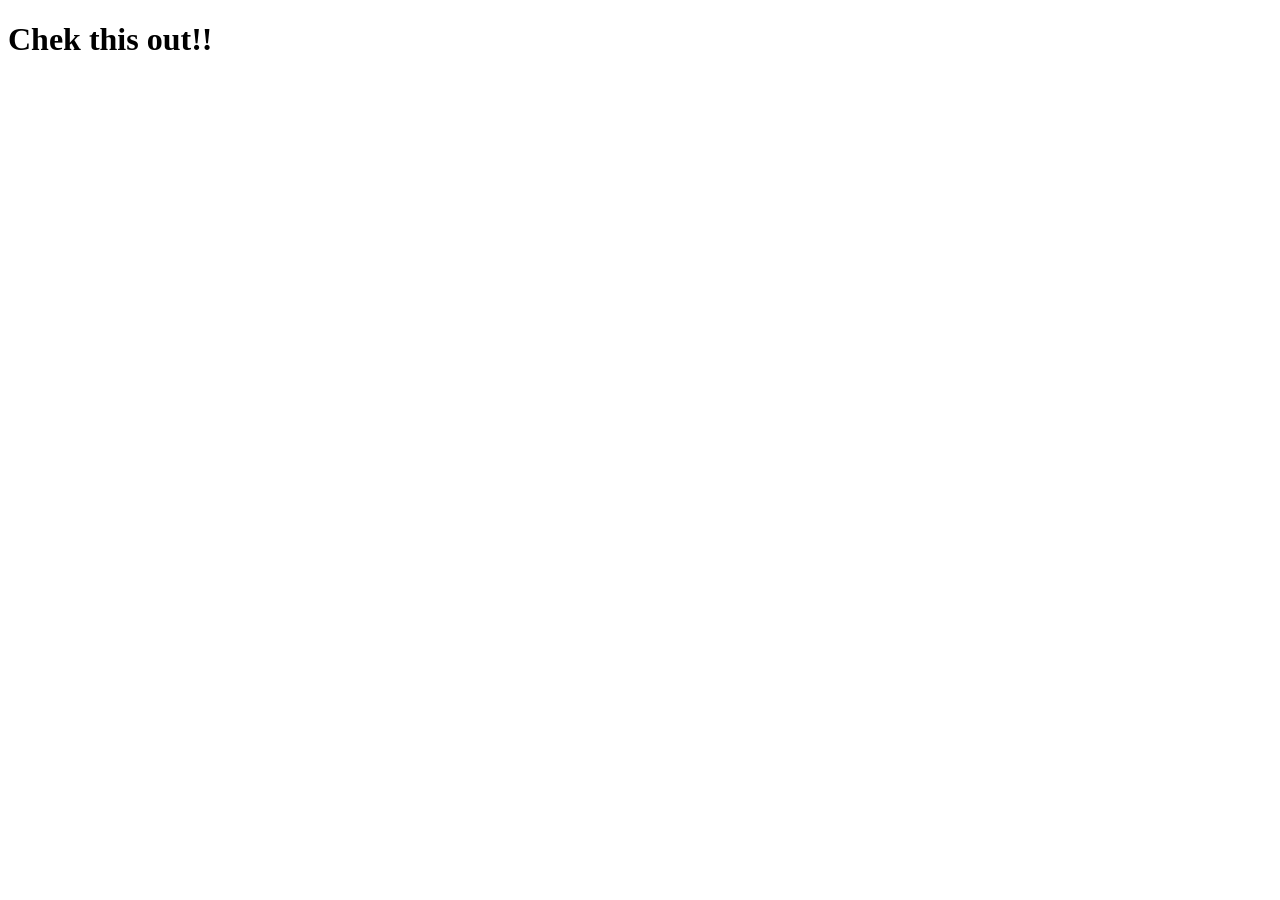
==== index.html @ 40dcd20d "first commit" ====
<!DOCTYPE html>
<html lang="en">
<head>
    <meta charset="UTF-8">
    <meta name="viewport" content="width=device-width, initial-scale=1.0">
    <title>My website</title>
</head>
<body>
    <h1> 
        Chek this out!!
    </h1>

</body>    
</html>
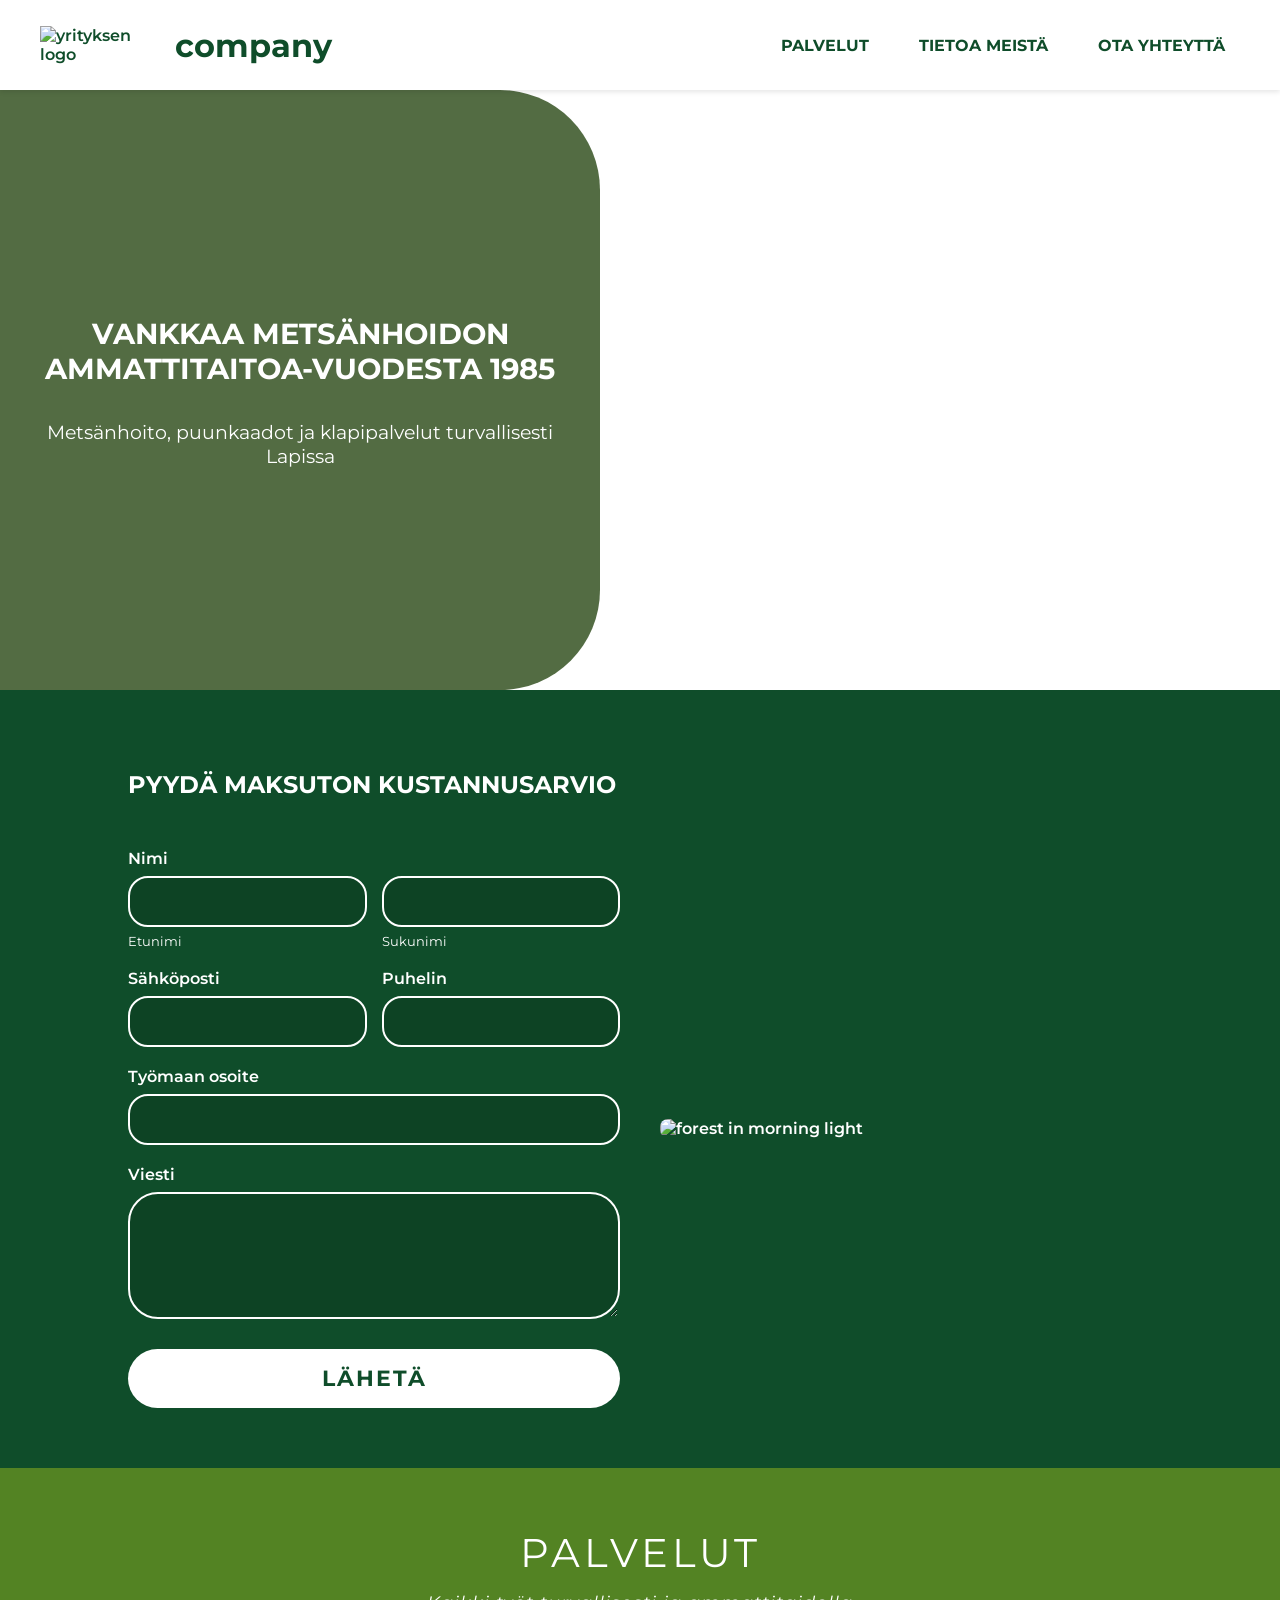
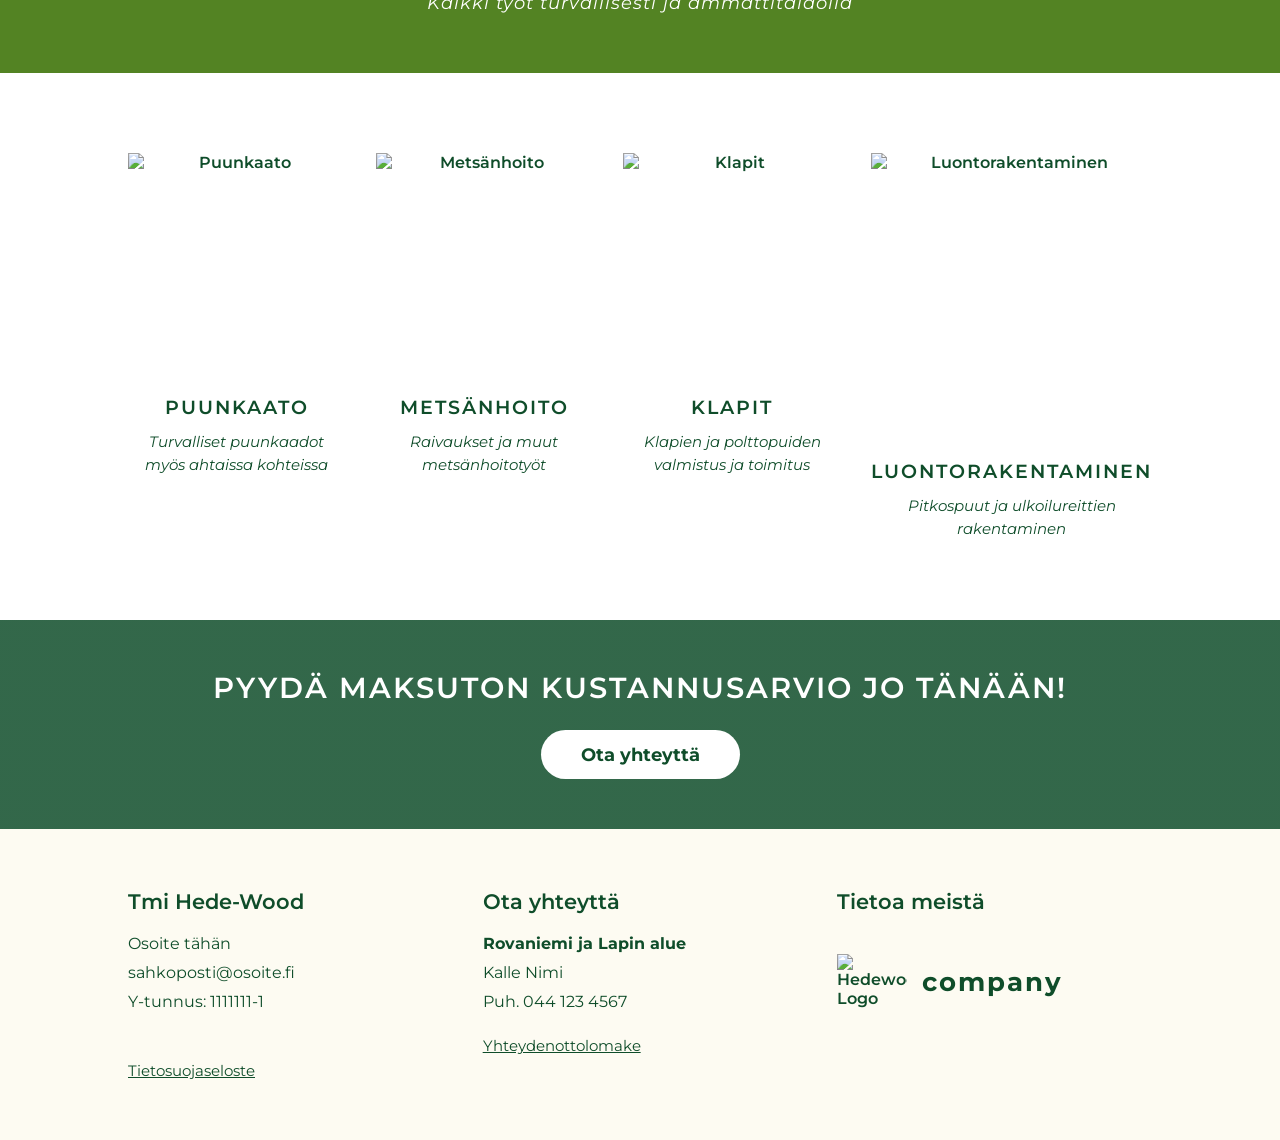
==== commit 53c33b79: "Update and rename frontpage.html to index.html" ====
--- a/index.html
+++ b/index.html
@@ -1,14 +1,188 @@
-<!DOCTYPE html>
-<html lang="en">
-<head>
-    <meta charset="UTF-8">
-    <meta name="viewport" content="width=device-width, initial-scale=1.0">
-    <title>My website</title>
-</head>
-<body>
-    <h1> 
-        Chek this out!!
-    </h1>
-
-</body>    
-</html>
+<!DOCTYPE html>
+<html lang="fi">
+<head>
+    <meta charset="UTF-8">
+    <meta name="viewport" content="width=device-width, initial-scale=1.0">
+    <title>Suomalainen Metsuri Firma</title>
+    
+    <link rel="stylesheet" href="index.css">
+    <link href="https://fonts.googleapis.com/css2?family=Montserrat:wght@400;600&display=swap" rel="stylesheet">
+</head>
+
+<body>
+
+    <header class="top_bar">
+
+        <div class="title">
+
+            <img class="image_size" src="../img/CA11775B-EE73-4708-9B7C-FA56D36C9D68.png" alt="yrityksen logo">
+
+            <h1 >company</h1>
+
+        </div>
+
+        <button class="hamburger-btn" id="hamburgerBtn" aria-label="Avaa valikko">
+            <span></span>
+            <span></span>
+            <span></span>
+        </button>
+        
+
+        <nav class="navigation" id="navMenu">
+            <a href="services.html">PALVELUT</a>
+            <a href="about_us.html">TIETOA MEISTÄ</a>
+            <a href="contact_us.html">OTA YHTEYTTÄ</a>
+            
+        </nav>
+
+    </header>
+
+
+
+    
+
+    <div>
+
+
+        <section class="background_box">
+
+
+            <div>
+            
+
+                <h2>
+                    VANKKAA METSÄNHOIDON
+                    AMMATTITAITOA-VUODESTA
+                            1985         
+                </h2>
+
+                <h3>
+                        Metsänhoito, puunkaadot ja
+                    klapipalvelut turvallisesti Lapissa
+                </h3>
+
+            </div>
+        </section>
+
+        
+        
+
+        <section class="box2">
+            <h2>PYYDÄ MAKSUTON KUSTANNUSARVIO</h2>
+
+            <div class="box2-content">
+                <form class="contact-form">
+                    <div class="form-group grid-2">
+                        <div class="sub-group">
+                            <label for="etunimi">Nimi</label>
+                            <input type="text" id="etunimi" name="etunimi">
+                            <span class="sub-label">Etunimi</span>
+                        </div>
+                        <div class="sub-group empty-label-wrapper">
+                            <input type="text" id="sukunimi" name="sukunimi">
+                            <span class="sub-label">Sukunimi</span>
+                        </div>
+                    </div>
+
+                    <div class="form-group grid-2">
+                        <div class="sub-group">
+                            <label for="sahkoposti">Sähköposti</label>
+                            <input type="email" id="sahkoposti" name="sahkoposti">
+                        </div>
+                        <div class="sub-group">
+                            <label for="puhelin">Puhelin</label>
+                            <input type="tel" id="puhelin" name="puhelin">
+                        </div>
+                    </div>
+
+                    <div class="form-group">
+                        <label for="osoite">Työmaan osoite</label>
+                        <input type="text" id="osoite" name="osoite">
+                    </div>
+
+                    <div class="form-group">
+                        <label for="viesti">Viesti</label>
+                        <textarea id="viesti" name="viesti" rows="5"></textarea>
+                    </div>
+
+                    <button type="submit" class="submit-btn">LÄHETÄ</button>
+                </form>
+                    
+                <img src="../img/sebastian-unrau-sp-p7uuT0tw-unsplash.jpg" alt="forest in morning light">
+            </div>
+        </section>
+
+        <section class="services-header">
+            <h2>PALVELUT</h2>
+            <p>Kaikki työt turvallisesti ja ammattitaidolla</p>
+        </section>
+
+        <section class="services-container">
+        
+            <div class="service-card">
+                <img src="../img/kristians-greckis-Xa5B4AlbJls-unsplash.jpg" alt="Puunkaato"> <h3>PUUNKAATO</h3>
+                <p>Turvalliset puunkaadot myös ahtaissa kohteissa</p>
+            </div>
+
+            <div class="service-card">
+                <img src="../img/kristians-greckis-Xa5B4AlBJls-unsplash.jpg" alt="Metsänhoito">
+                <h3>METSÄNHOITO</h3>
+                <p>Raivaukset ja muut metsänhoitotyöt</p>
+            </div>
+
+            <div class="service-card">
+                <img src="../img/kristians-greckis-Xa5B4AlbJls-unsplash.jpg" alt="Klapit"> <h3>KLAPIT</h3>
+                <p>Klapien ja polttopuiden valmistus ja toimitus</p>
+            </div>
+
+            <div class="service-card">
+                <img src="../img/kristians-greckis-Xa5B4AlbJls-unsplash.jpg" alt="Luontorakentaminen"> <h3>LUONTORAKENTAMINEN</h3>
+                <p>Pitkospuut ja ulkoilureittien rakentaminen</p>
+            </div>
+
+        </section>
+
+
+
+       
+
+    </div>
+
+    <footer>
+        <section class="footer-cta">
+            <h2>PYYDÄ MAKSUTON KUSTANNUSARVIO JO TÄNÄÄN!</h2>
+            <a href="contact_us.html" class="cta-btn">Ota yhteyttä</a>
+        </section>
+
+        <section class="footer-content">
+            
+            <div class="footer-column">
+                <h3>Tmi Hede-Wood</h3>
+                <p>Osoite tähän</p>
+                <p>sahkoposti@osoite.fi</p>
+                <p>Y-tunnus: 1111111-1</p>
+                <a href="#" class="footer-link privacy-link">Tietosuojaseloste</a>
+            </div>
+
+            <div class="footer-column">
+                <h3>Ota yhteyttä</h3>
+                <p><strong>Rovaniemi ja Lapin alue</strong></p>
+                <p>Kalle Nimi</p>
+                <p>Puh. 044 123 4567</p>
+                <a href="contact_us.html" class="footer-link">Yhteydenottolomake</a>
+            </div>
+
+            <div class="footer-column footer-logo-col">
+                <h3>Tietoa meistä</h3>
+                <div class="footer-logo-wrapper">
+                    <img src="../img/CA11775B-EE73-4708-9B7C-FA56D36C9D68.png" alt="Hedewood Logo">
+                    <span class="footer-logo-text">company</span>
+                </div>
+            </div>
+
+        </section>
+    </footer>
+
+    <script src="script.js"></script>
+</body>
+</html>
--- a/index.css
+++ b/index.css
@@ -0,0 +1,534 @@
+
+
+body {
+    margin: 0;
+    padding: 0;
+    color: #0f4d2a;
+    background-color: #ffffff;
+    font-family: 'Montserrat', sans-serif;
+    font-weight: 600;
+}
+
+
+.top_bar {
+    display: flex;
+    justify-content: space-between; 
+    align-items: center;
+    height: 90px;
+    background-color: #ffffff; 
+    color: #0f4d2a;
+    position: sticky;
+    top: 0;
+    z-index: 99999;
+    padding: 10px 40px;
+    box-sizing: border-box;
+    box-shadow: 0 2px 5px rgba(0,0,0,0.1); 
+}
+
+.title {
+    display: flex;
+    flex-direction: row;
+    align-items: center;
+    gap: 15px;
+}
+
+.top_bar img {
+    width: 120px;
+    height: auto;
+}
+
+
+.navigation {
+    display: flex;
+    gap: 20px; 
+}
+
+.hamburger-btn {
+    display: none;
+}
+
+.navigation a {
+    padding: 10px 15px;
+    text-decoration: none;
+    color: #0f4d2a;
+    font-weight: bold;
+    transition: color 0.3s;
+}
+
+.navigation a:hover {
+    color: #355323;
+}
+
+
+.background_box {
+    background-image: url(../img/tim-umphreys-ScIFmgwgLDk-unsplash.jpg);
+    background-size: cover;
+    background-position: center;
+    height: 600px;
+    display: flex;
+    justify-content:flex-start; 
+    padding: 0px;
+    box-sizing: border-box;
+}
+
+
+.background_box div {
+    max-width: 600px; 
+    width: 100%;
+    padding: 40px;
+    border-radius: 0px 100px 100px 0px; 
+    background-color: rgba(53, 83, 35, 0.85);
+    color: #ffffff;
+    text-align: center;
+    display: flex;
+    flex-direction: column;
+    justify-content: center;
+    box-sizing: border-box;
+
+
+    
+}
+
+
+.background_box h2 {
+    font-size: 1.8rem;
+    margin-bottom: 15px;
+}
+
+.background_box h3 {
+    font-size: 1.2rem;
+    font-weight: 400;
+}
+
+
+.box2 {
+    background-color: #0f4d2a;
+    color: #ffffff;
+    display: flex;
+    flex-direction: column; 
+    gap: 30px;
+    padding: 60px 10%; 
+    box-sizing: border-box;
+}
+
+
+.box2-content {
+    display: flex;
+    align-items: center;
+    justify-content: center;
+    gap: 40px;
+}
+
+.box2-content div {
+    flex: 1; 
+}
+
+.box2-content img {
+    flex: 1; 
+    max-width: 800px;
+    width: 100%;
+    height: auto; 
+    border-radius: 8px;
+    object-fit: cover;
+}
+
+.contact-form {
+    flex: 1;
+    width: 100%;
+}
+
+.form-group {
+    margin-bottom: 20px;
+    display: flex;
+    flex-direction: column;
+}
+
+.form-group label {
+    font-size: 16px;
+    font-weight: 600;
+    margin-bottom: 8px;
+    display: block;
+}
+
+.contact-form input[type="text"],
+.contact-form input[type="email"],
+.contact-form input[type="tel"],
+.contact-form textarea {
+    width: 100%;
+    padding: 14px 20px;
+    background-color: #0d4324; 
+    border: 2px solid #ffffff; 
+    border-radius: 20px;       
+    color: #ffffff;
+    font-family: 'Montserrat', sans-serif;
+    font-size: 16px;
+    box-sizing: border-box;
+    outline: none;
+}
+
+.contact-form textarea {
+    resize: vertical;
+    border-radius: 30px; 
+}
+
+.sub-group {
+    display: flex;
+    flex-direction: column;
+}
+
+.sub-label {
+    font-size: 13px;
+    margin-top: 6px;
+    color: #ffffff;
+    font-weight: 400;
+}
+
+.empty-label-wrapper {
+    margin-top: 27px; 
+}
+
+.submit-btn {
+    width: 100%;
+    padding: 16px;
+    background-color: #ffffff;
+    color: #0f4d2a; 
+    border: none;
+    border-radius: 35px;
+    font-size: 22px;
+    font-weight: bold;
+    font-family: 'Montserrat', sans-serif;
+    letter-spacing: 2px;
+    cursor: pointer;
+    margin-top: 10px;
+    transition: background-color 0.2s ease;
+}
+
+.submit-btn:hover {
+    background-color: #e6e6e6;
+}
+
+.grid-2 {
+    display: grid;
+    grid-template-columns: 1fr 1fr;
+    gap: 15px;
+}
+
+
+.services-header {
+    background-color: #538323; 
+    color: #ffffff;
+    text-align: center;
+    padding: 60px 20px;
+}
+
+.services-header h2 {
+    font-size: 2.5rem;
+    letter-spacing: 4px;
+    margin: 0 0 15px 0;
+    font-weight: 400; 
+}
+
+.services-header p {
+    font-size: 1.1rem;
+    font-style: italic;
+    font-weight: 400;
+    margin: 0;
+    letter-spacing: 1px;
+}
+
+
+.services-container {
+    display: grid;
+    grid-template-columns: repeat(4, 1fr); 
+    gap: 30px;
+    padding: 80px 10%;
+    background-color: #ffffff;
+    box-sizing: border-box;
+}
+
+
+.service-card {
+    display: flex;
+    flex-direction: column;
+    align-items: center;
+    text-align: center;
+}
+
+
+.service-card img {
+    width: 100%;
+    aspect-ratio: 1 / 1; 
+    object-fit: cover;   
+    border-radius: 0px;  
+    margin-bottom: 25px;
+}
+
+
+.service-card h3 {
+    font-size: 1.2rem;
+    color: #0f4d2a;
+    letter-spacing: 2px;
+    margin: 0 0 12px 0;
+    font-weight: 600;
+}
+
+
+.service-card p {
+    font-size: 0.95rem;
+    color: #0f4d2a;
+    font-style: italic;
+    font-weight: 400;
+    line-height: 1.5;
+    margin: 0;
+    padding: 0 10px;
+}
+
+.footer-cta {
+    background-image: linear-gradient(rgba(15, 77, 42, 0.85), rgba(15, 77, 42, 0.85)), url(../img/kristians-greckis-Xa5B4AlBJls-unsplash.jpg);
+    background-size: cover;
+    background-position: center;
+    text-align: center;
+    padding: 50px 20px;
+    color: #ffffff;
+}
+
+.footer-cta h2 {
+    font-size: 1.8rem;
+    letter-spacing: 2px;
+    margin: 0 0 25px 0;
+    font-weight: 600;
+}
+
+
+.cta-btn {
+    display: inline-block;
+    padding: 14px 40px;
+    background-color: #ffffff;
+    color: #0f4d2a;
+    text-decoration: none;
+    border-radius: 30px;
+    font-size: 1.1rem;
+    font-weight: bold;
+    transition: background-color 0.2s ease;
+}
+
+.cta-btn:hover {
+    background-color: #e6e6e6;
+}
+
+
+.footer-content {
+    background-color: #fdfbf2; 
+    padding: 60px 10%;
+    display: grid;
+    grid-template-columns: repeat(3, 1fr); 
+    gap: 40px;
+    box-sizing: border-box;
+}
+
+.footer-column {
+    display: flex;
+    flex-direction: column;
+    color: #0f4d2a;
+}
+
+.footer-column h3 {
+    font-size: 1.3rem;
+    margin: 0 0 20px 0;
+    font-weight: 600;
+}
+
+.footer-column p {
+    font-size: 1rem;
+    margin: 0 0 10px 0;
+    font-weight: 400;
+}
+
+
+.footer-link {
+    color: #0f4d2a;
+    text-decoration: underline;
+    font-weight: 400;
+    margin-top: 15px;
+    font-size: 0.95rem;
+}
+
+.privacy-link {
+    margin-top: auto; 
+    padding-top: 40px;
+}
+
+
+.footer-logo-wrapper {
+    display: flex;
+    align-items: center;
+    gap: 15px;
+    margin-top: 20px;
+}
+
+.footer-logo-wrapper img {
+    width: 70px;
+    height: auto;
+}
+
+.footer-logo-text {
+    font-size: 1.6rem;
+    font-weight: bold;
+    letter-spacing: 2px;
+    color: #0f4d2a;
+}
+
+
+
+@media (max-width: 950px) {
+    .top_bar {
+        flex-direction: row; /* Pidetään logo ja burgeri samalla rivillä */
+        justify-content: space-between;
+        height: 90px;
+        padding: 10px 30px;
+    }
+
+    /* Hampurilaispainikkeen tyylit (kolme viivaa) */
+    .hamburger-btn {
+        display: flex;
+        flex-direction: column;
+        justify-content: space-around;
+        width: 30px;
+        height: 25px;
+        background: transparent;
+        border: none;
+        cursor: pointer;
+        padding: 0;
+        z-index: 100000;
+    }
+
+    .hamburger-btn span {
+        width: 30px;
+        height: 3px;
+        background-color: #0f4d2a; /* Logon vihreä */
+        border-radius: 10px;
+        transition: all 0.3s ease;
+    }
+
+    /* Muutetaan navigaatio mobiililaatikoksi, joka liukuu esiin */
+    .navigation {
+        display: flex;
+        flex-direction: column;
+        position: absolute;
+        top: 90px; /* Alkaa heti top_barin alapuolelta */
+        left: 0;
+        width: 100%;
+        background-color: #ffffff;
+        box-shadow: 0 4px 5px rgba(0,0,0,0.1);
+        gap: 0;
+        padding: 0;
+        max-height: 0; /* Piilotettu oletuksena */
+        overflow: hidden;
+        transition: max-height 0.4s ease-in-out;
+    }
+
+    /* Kun valikko on auki (.active), näytetään linkit */
+    .navigation.active {
+        max-height: 300px; /* Riittävästi tilaa kolmelle linkille */
+    }
+
+    .navigation a {
+        padding: 20px;
+        text-align: center;
+        border-bottom: 1px solid #f0f0f0;
+        width: 100%;
+        box-sizing: border-box;
+    }
+
+    /* Animoidaan hampurilaisviivat ruksiksi (X), kun valikko on auki */
+    .hamburger-btn.active span:nth-child(1) {
+        transform: translateY(8px) rotate(45deg);
+    }
+    .hamburger-btn.active span:nth-child(2) {
+        opacity: 0;
+    }
+    .hamburger-btn.active span:nth-child(3) {
+        transform: translateY(-8px) rotate(-45deg);
+    }
+
+    
+    .box2 {
+        padding: 40px 20px;
+        text-align: center;
+    }
+
+    .box2-content {
+        flex-direction: column;
+        gap: 30px;
+    }
+
+    
+    .services-container {
+        grid-template-columns: repeat(2, 1fr);
+        padding: 60px 5%;
+    }
+
+    
+    .footer-content {
+        grid-template-columns: 1fr;
+        gap: 40px;
+        padding: 40px 5%;
+        text-align: center;
+    }
+
+    .footer-logo-wrapper {
+        justify-content: center;
+    }
+
+    .privacy-link {
+        margin-top: 20px;
+        padding-top: 0;
+    }
+}
+
+
+@media (max-width: 650px) {
+    
+    .background_box {
+        height: auto;
+        min-height: 500px;
+    }
+
+    .background_box div {
+        border-radius: 0px; 
+        padding: 30px 20px;
+    }
+
+    .background_box h2 {
+        font-size: 1.4rem;
+    }
+
+    
+    .grid-2 {
+        grid-template-columns: 1fr;
+        gap: 15px;
+    }
+
+    .empty-label-wrapper {
+        margin-top: 0px; 
+    }
+
+    
+    .services-header h2 {
+        font-size: 2rem;
+    }
+
+    .services-container {
+        grid-template-columns: 1fr;
+        gap: 40px;
+        padding: 40px 20px;
+    }
+
+    .service-card img {
+        max-width: 320px;
+    }
+
+    .footer-cta h2 {
+        font-size: 1.3rem;
+    }
+}
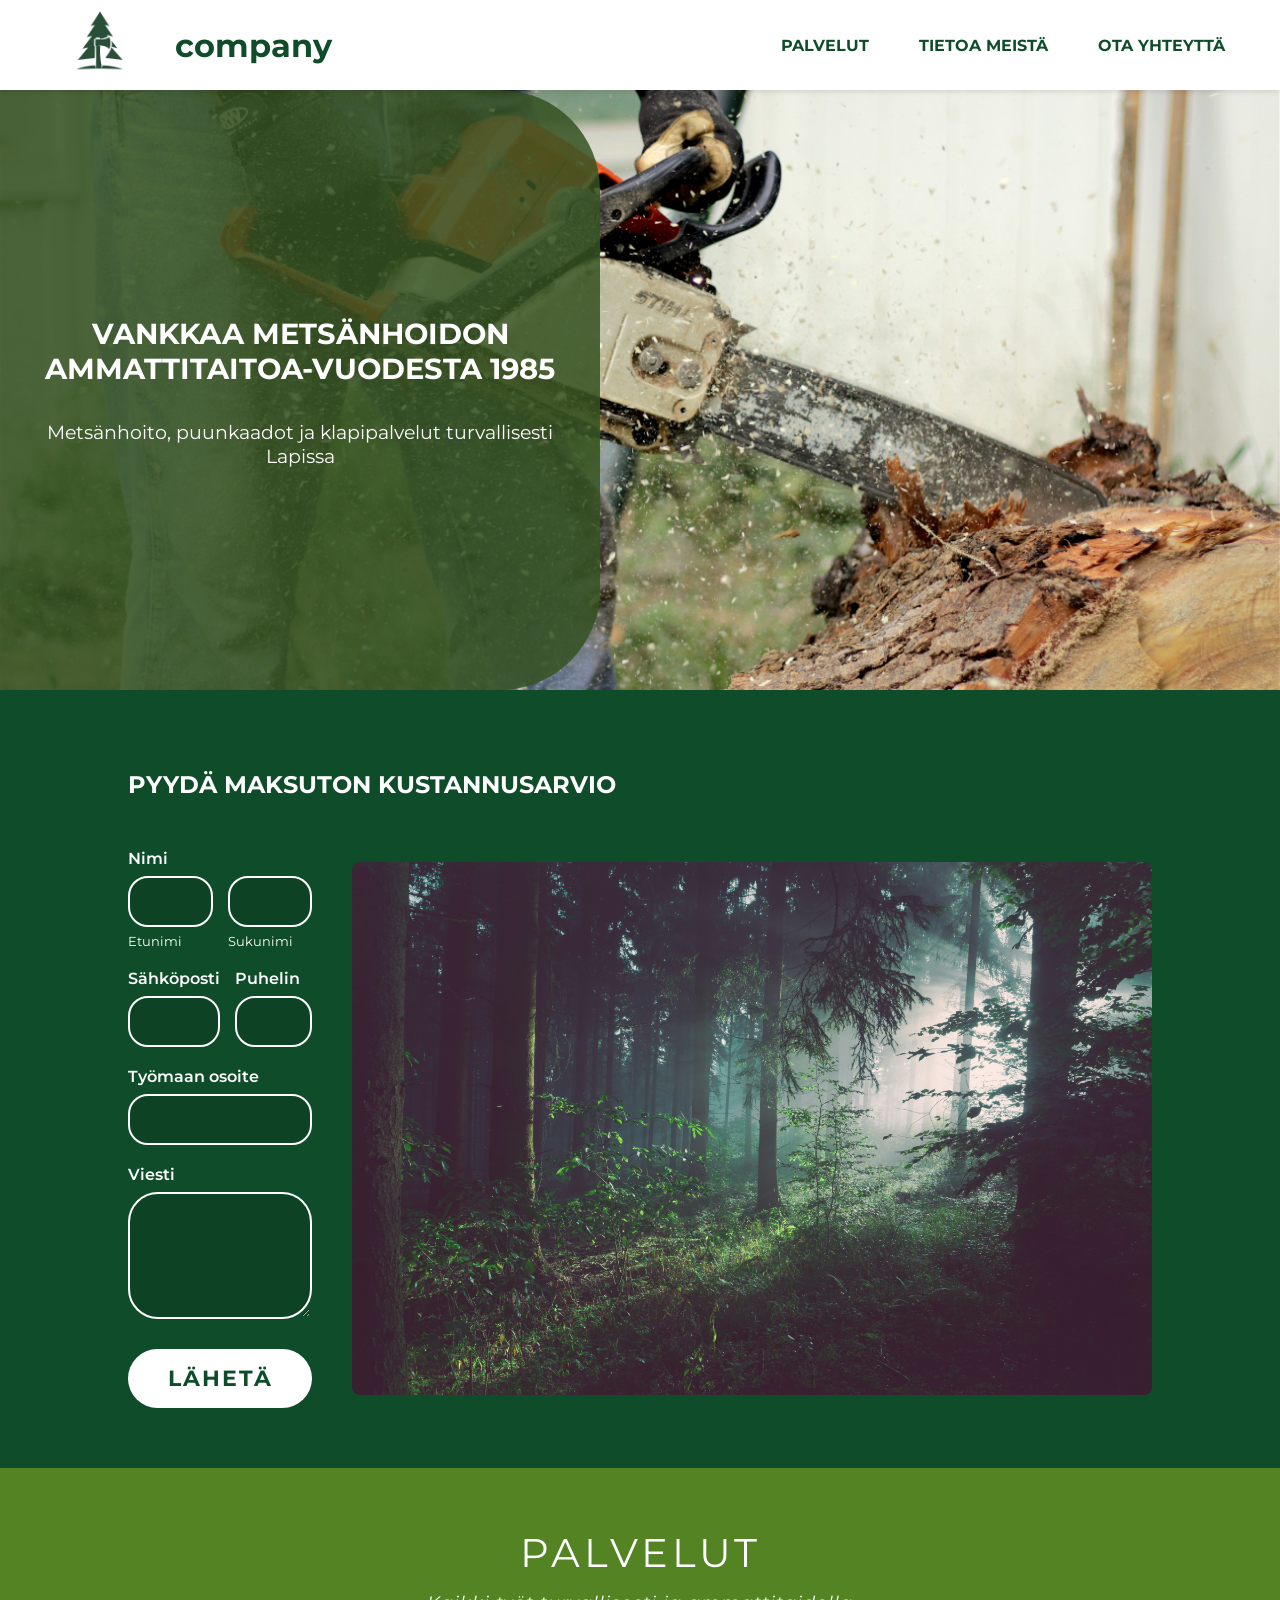
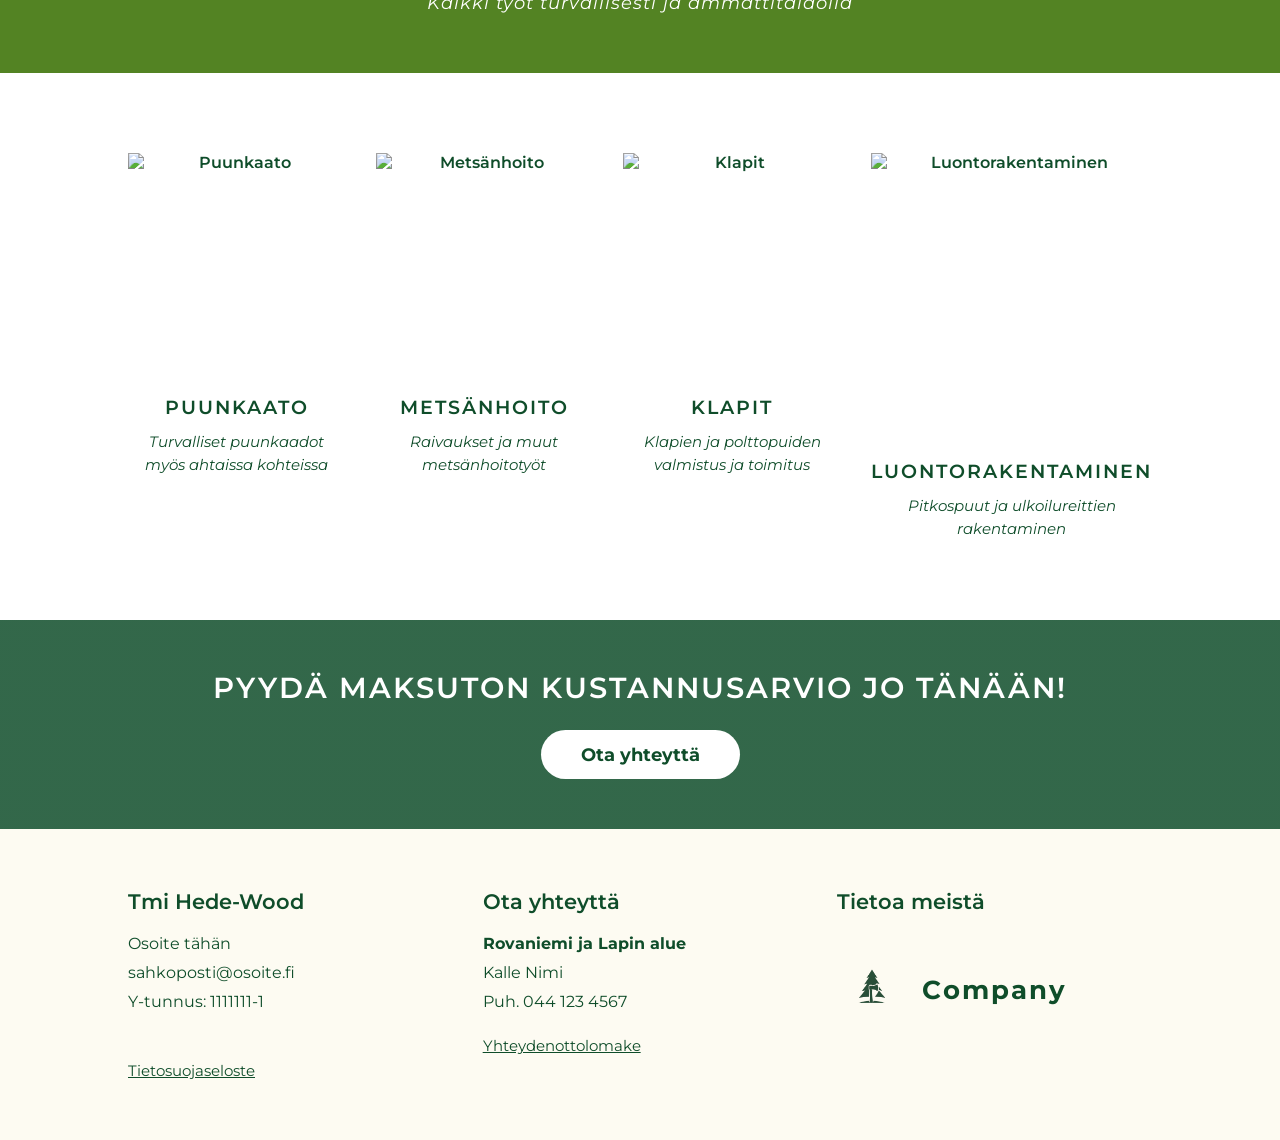
==== commit acfce5be: "Update and rename frontpage.html to index.html" ====
--- a/index.html
+++ b/index.html
@@ -15,7 +15,7 @@
 
         <div class="title">
 
-            <img class="image_size" src="../img/CA11775B-EE73-4708-9B7C-FA56D36C9D68.png" alt="yrityksen logo">
+            <img class="image_size" src="/img/CA11775B-EE73-4708-9B7C-FA56D36C9D68.png" alt="yrityksen logo">
 
             <h1 >company</h1>
 
@@ -108,7 +108,7 @@
                     <button type="submit" class="submit-btn">LÄHETÄ</button>
                 </form>
                     
-                <img src="../img/sebastian-unrau-sp-p7uuT0tw-unsplash.jpg" alt="forest in morning light">
+                <img src="/img/sebastian-unrau-sp-p7uuT0tw-unsplash.jpg" alt="forest in morning light">
             </div>
         </section>
 
@@ -120,23 +120,23 @@
         <section class="services-container">
         
             <div class="service-card">
-                <img src="../img/kristians-greckis-Xa5B4AlbJls-unsplash.jpg" alt="Puunkaato"> <h3>PUUNKAATO</h3>
+                <img src="/img/kristians-greckis-Xa5B4AlbJls-unsplash.jpg" alt="Puunkaato"> <h3>PUUNKAATO</h3>
                 <p>Turvalliset puunkaadot myös ahtaissa kohteissa</p>
             </div>
 
             <div class="service-card">
-                <img src="../img/kristians-greckis-Xa5B4AlBJls-unsplash.jpg" alt="Metsänhoito">
+                <img src="/img/kristians-greckis-Xa5B4AlBJls-unsplash.jpg" alt="Metsänhoito">
                 <h3>METSÄNHOITO</h3>
                 <p>Raivaukset ja muut metsänhoitotyöt</p>
             </div>
 
             <div class="service-card">
-                <img src="../img/kristians-greckis-Xa5B4AlbJls-unsplash.jpg" alt="Klapit"> <h3>KLAPIT</h3>
+                <img src="/img/kristians-greckis-Xa5B4AlbJls-unsplash.jpg" alt="Klapit"> <h3>KLAPIT</h3>
                 <p>Klapien ja polttopuiden valmistus ja toimitus</p>
             </div>
 
             <div class="service-card">
-                <img src="../img/kristians-greckis-Xa5B4AlbJls-unsplash.jpg" alt="Luontorakentaminen"> <h3>LUONTORAKENTAMINEN</h3>
+                <img src="/img/kristians-greckis-Xa5B4AlbJls-unsplash.jpg" alt="Luontorakentaminen"> <h3>LUONTORAKENTAMINEN</h3>
                 <p>Pitkospuut ja ulkoilureittien rakentaminen</p>
             </div>
 
@@ -175,8 +175,8 @@
             <div class="footer-column footer-logo-col">
                 <h3>Tietoa meistä</h3>
                 <div class="footer-logo-wrapper">
-                    <img src="../img/CA11775B-EE73-4708-9B7C-FA56D36C9D68.png" alt="Hedewood Logo">
-                    <span class="footer-logo-text">company</span>
+                    <img src="/img/CA11775B-EE73-4708-9B7C-FA56D36C9D68.png" alt="Hedewood Logo">
+                    <span class="footer-logo-text">Company</span>
                 </div>
             </div>
 
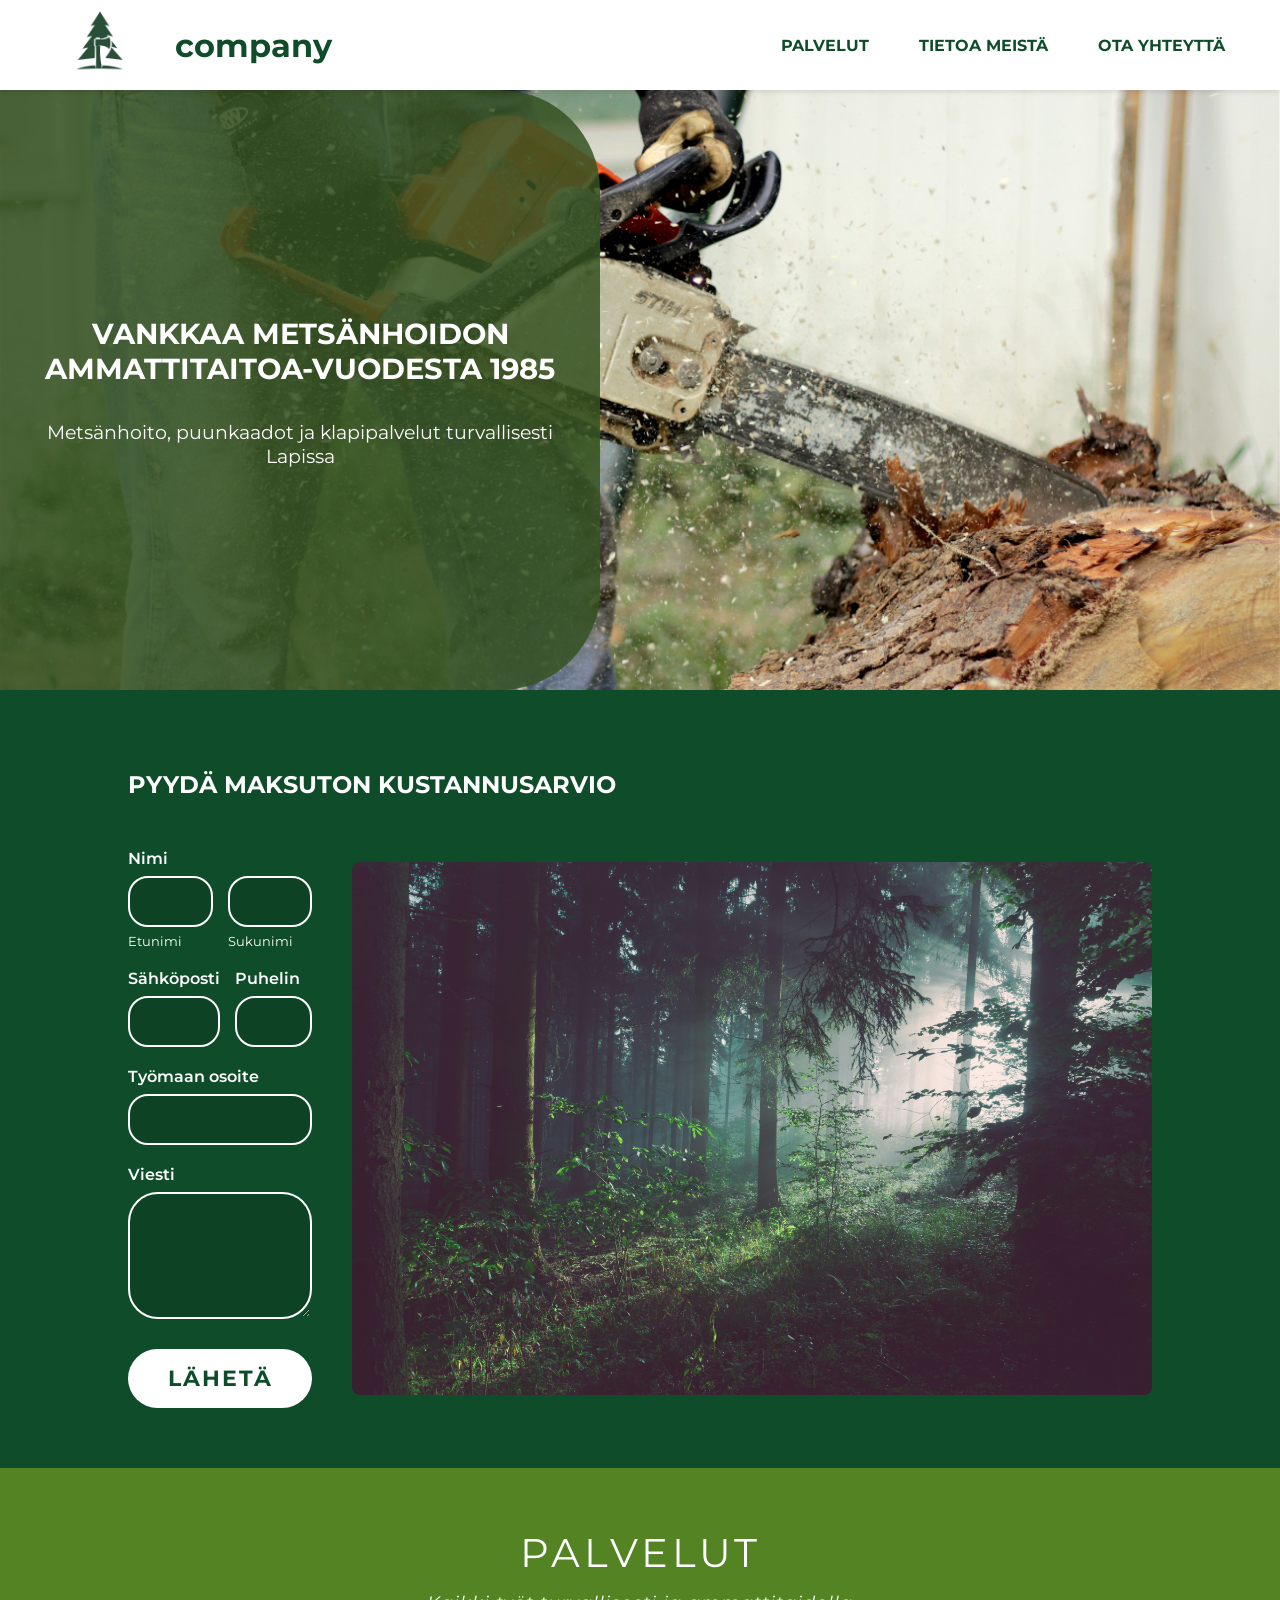
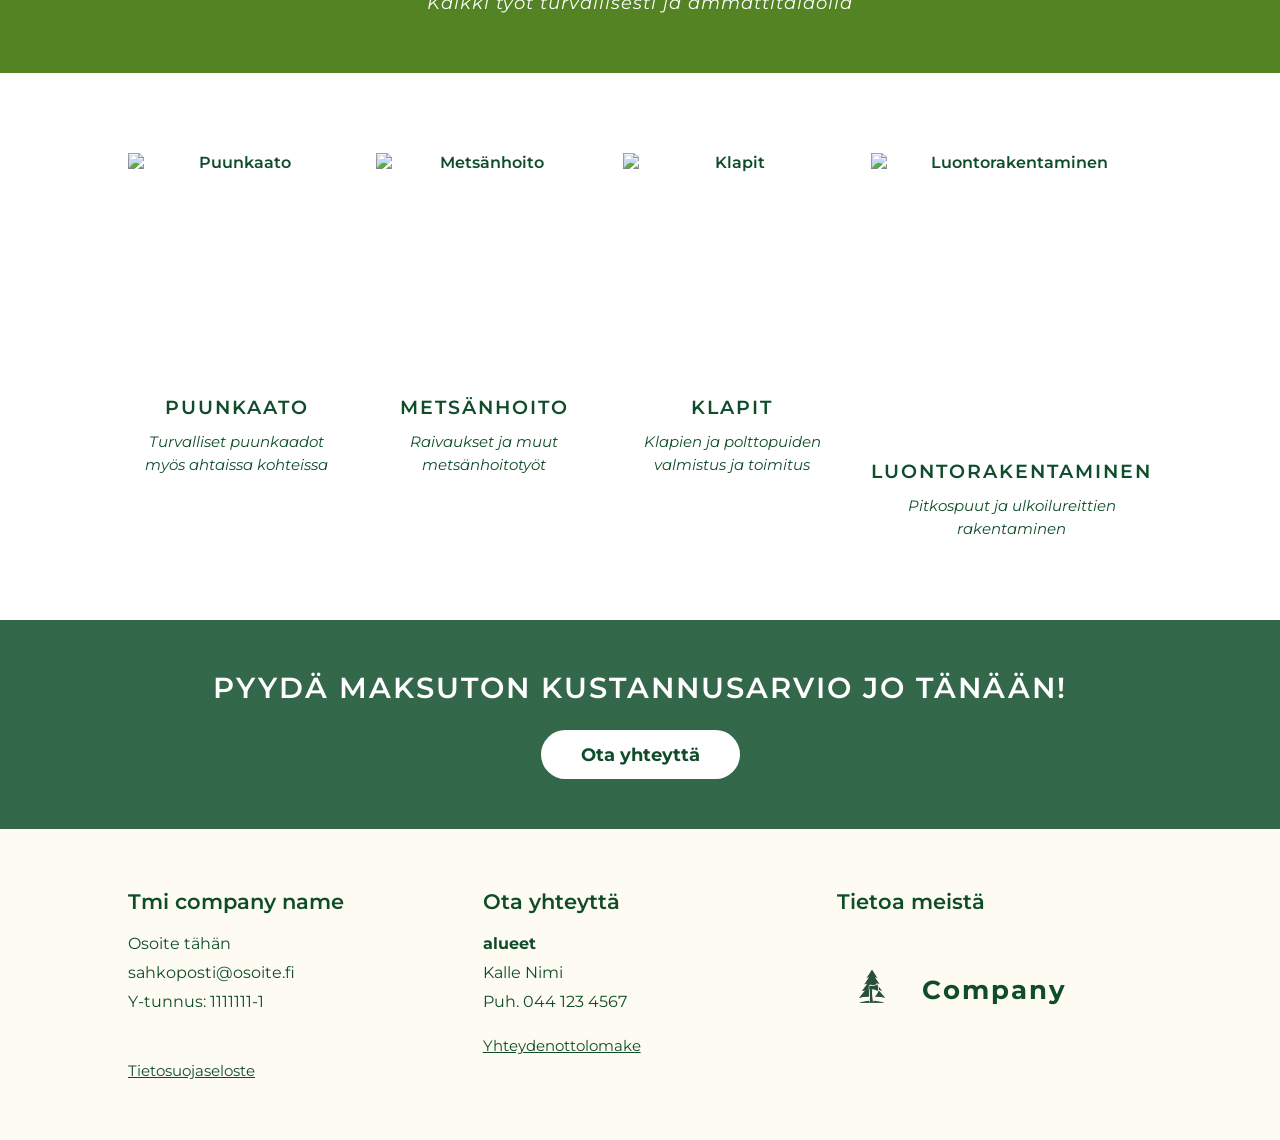
==== commit 94e6fc1d: "Update index.html" ====
--- a/index.html
+++ b/index.html
@@ -15,7 +15,7 @@
 
         <div class="title">
 
-            <img class="image_size" src="/img/CA11775B-EE73-4708-9B7C-FA56D36C9D68.png" alt="yrityksen logo">
+            <img class="image_size" src="img/CA11775B-EE73-4708-9B7C-FA56D36C9D68.png" alt="yrityksen logo">
 
             <h1 >company</h1>
 
@@ -108,7 +108,7 @@
                     <button type="submit" class="submit-btn">LÄHETÄ</button>
                 </form>
                     
-                <img src="/img/sebastian-unrau-sp-p7uuT0tw-unsplash.jpg" alt="forest in morning light">
+                <img src="img/sebastian-unrau-sp-p7uuT0tw-unsplash.jpg" alt="forest in morning light">
             </div>
         </section>
 
@@ -120,23 +120,22 @@
         <section class="services-container">
         
             <div class="service-card">
-                <img src="/img/kristians-greckis-Xa5B4AlbJls-unsplash.jpg" alt="Puunkaato"> <h3>PUUNKAATO</h3>
+                <img src="img/kristians-greckis-Xa5B4AlbJls-unsplash.jpg" alt="Puunkaato"> <h3>PUUNKAATO</h3>
                 <p>Turvalliset puunkaadot myös ahtaissa kohteissa</p>
             </div>
 
             <div class="service-card">
-                <img src="/img/kristians-greckis-Xa5B4AlBJls-unsplash.jpg" alt="Metsänhoito">
-                <h3>METSÄNHOITO</h3>
+                <img src="img/kristians-greckis-Xa5B4AlBJls-unsplash.jpg" alt="Metsänhoito"> <h3>METSÄNHOITO</h3>
                 <p>Raivaukset ja muut metsänhoitotyöt</p>
             </div>
 
             <div class="service-card">
-                <img src="/img/kristians-greckis-Xa5B4AlbJls-unsplash.jpg" alt="Klapit"> <h3>KLAPIT</h3>
+                <img src="img/kristians-greckis-Xa5B4AlbJls-unsplash.jpg" alt="Klapit"> <h3>KLAPIT</h3>
                 <p>Klapien ja polttopuiden valmistus ja toimitus</p>
             </div>
 
             <div class="service-card">
-                <img src="/img/kristians-greckis-Xa5B4AlbJls-unsplash.jpg" alt="Luontorakentaminen"> <h3>LUONTORAKENTAMINEN</h3>
+                <img src="img/kristians-greckis-Xa5B4AlbJls-unsplash.jpg" alt="Luontorakentaminen"> <h3>LUONTORAKENTAMINEN</h3>
                 <p>Pitkospuut ja ulkoilureittien rakentaminen</p>
             </div>
 
@@ -157,7 +156,7 @@
         <section class="footer-content">
             
             <div class="footer-column">
-                <h3>Tmi Hede-Wood</h3>
+                <h3>Tmi company name</h3>
                 <p>Osoite tähän</p>
                 <p>sahkoposti@osoite.fi</p>
                 <p>Y-tunnus: 1111111-1</p>
@@ -166,7 +165,7 @@
 
             <div class="footer-column">
                 <h3>Ota yhteyttä</h3>
-                <p><strong>Rovaniemi ja Lapin alue</strong></p>
+                <p><strong>alueet</strong></p>
                 <p>Kalle Nimi</p>
                 <p>Puh. 044 123 4567</p>
                 <a href="contact_us.html" class="footer-link">Yhteydenottolomake</a>
@@ -175,7 +174,7 @@
             <div class="footer-column footer-logo-col">
                 <h3>Tietoa meistä</h3>
                 <div class="footer-logo-wrapper">
-                    <img src="/img/CA11775B-EE73-4708-9B7C-FA56D36C9D68.png" alt="Hedewood Logo">
+                    <img src="img/CA11775B-EE73-4708-9B7C-FA56D36C9D68.png" alt="Hedewood Logo">
                     <span class="footer-logo-text">Company</span>
                 </div>
             </div>
--- a/index.css
+++ b/index.css
@@ -61,7 +61,7 @@
 
 
 .background_box {
-    background-image: url(../img/tim-umphreys-ScIFmgwgLDk-unsplash.jpg);
+    background-image: url(img/tim-umphreys-ScIFmgwgLDk-unsplash.jpg);
     background-size: cover;
     background-position: center;
     height: 600px;
